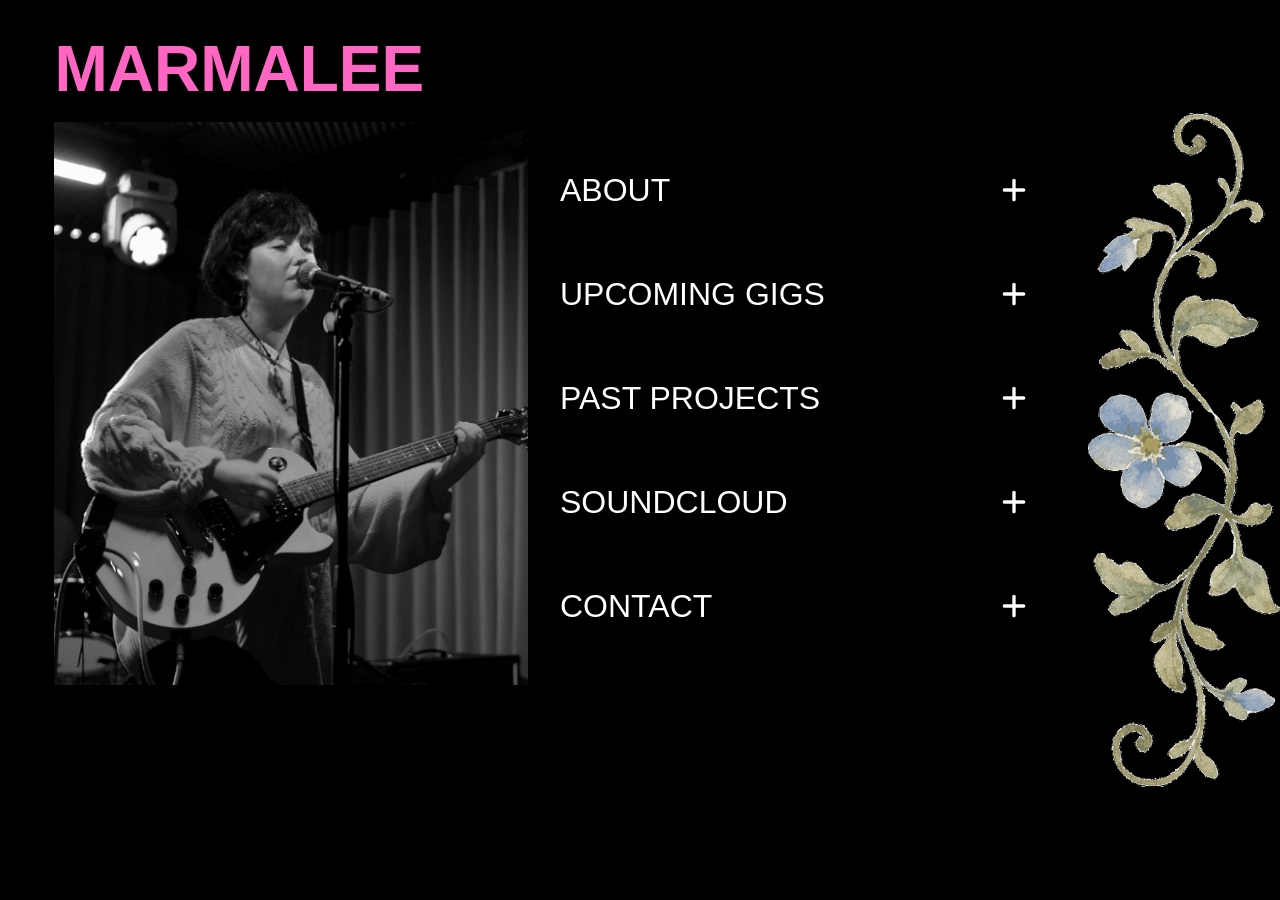
==== index.html @ f9eb9ece "feat: initial structure, home page in place" ====
<!doctype html>
<html lang="en">
  <head>
    <meta charset="UTF-8" />
    <meta name="viewport" content="width=device-width, initial-scale=1.0" />
    <title>MARMALEE</title>

    <link rel="stylesheet" href="css/style.css" />
  </head>
  <body>
    <aside class="svg-sidebar" aria-hidden="true">
      <img src="assets/images/index_right.svg" alt="" class="sidebar-svg" />
    </aside>

    <div class="page-wrapper">
      <header class="site-header">
        <div class="header-container">
          <h1 id="index-header">MARMALEE</h1>
        </div>
      </header>

      <main class="container">
        <section class="image-section">
          <img
            src="assets/images/index_main.png"
            alt="Main Image of Marmalee"
            class="main-image"
          />
        </section>

        <section class="links-section">
          <div id="links-parent">
            <div class="individual-link">
              <a href="about.html" class="portfolio-link">
                <span>ABOUT</span>
                <img
                  src="assets/icons/plus_icon.svg"
                  alt=""
                  class="link-icon"
                />
              </a>
            </div>
            <div class="individual-link">
              <a href="upcoming.html" class="portfolio-link">
                <span>UPCOMING GIGS</span>
                <img
                  src="assets/icons/plus_icon.svg"
                  alt=""
                  class="link-icon"
                />
              </a>
            </div>
            <div class="individual-link">
              <a href="projects.html" class="portfolio-link">
                <span>PAST PROJECTS</span>
                <img
                  src="assets/icons/plus_icon.svg"
                  alt=""
                  class="link-icon"
                />
              </a>
            </div>
            <div class="individual-link">
              <a href="soundcloud.html" class="portfolio-link">
                <span>SOUNDCLOUD</span>
                <img
                  src="assets/icons/plus_icon.svg"
                  alt=""
                  class="link-icon"
                />
              </a>
            </div>
            <div class="individual-link">
              <a href="contact.html" class="portfolio-link">
                <span>CONTACT</span>
                <img
                  src="assets/icons/plus_icon.svg"
                  alt=""
                  class="link-icon"
                />
              </a>
            </div>
          </div>
        </section>
      </main>
    </div>

    <script src="js/main.js"></script>
  </body>
</html>
---- css/style.css ----
@font-face {
  font-family: 'SyndebukFill';
  src: url('../assets/fonts/SyndebukFill/font.woff2') format('woff2'),
    url('../assets/fonts/SyndebukFill/font.woff') format('woff');
  font-weight: 500;
  font-style: normal;
  font-display: swap;
}


body {
  display: flex;
  font-family: "SyndebukFill", sans-serif;
  margin: 0;
  min-height: 100vh;
  overflow-x: hidden;
  background-color: black;
}

.site-wrapper {
  width: 85%;
  flex-shrink: 0;
}

.svg-sidebar {
  position: fixed;
  top: 0;
  right: 0;
  width: 15vw;
  height: 100vh;
  display: flex;
  align-items: flex-start;
  justify-content: center;
  padding: 0;
  z-index: 10;
  pointer-events: none;
}

.sidebar-svg {
  width: 100%;
  height: auto;
  display: block;
}

.svg-sidebar svg,
.svg-sidebar img {
  width: 100%;
  height: 100%;
  max-height: 100%;
}

.page-wrapper {
  width: 85vw;
  min-height: 100vh;
}

@media (max-width: 768px) {
  .svg-sidebar {
    display: none;
  }

  .page-wrapper {
    width: 100%;
  }
}

#index-header {
  color: #ff66c4;
  font-size: clamp(2.5rem, 5vw, 4rem);
  margin: 2rem 5% 1rem 5%;
  padding: 0;
}

.container {
  display: flex;
  gap: 2rem;
  margin: 0 5%;
  align-items: flex-start;
}

.image-section {
  flex: 5 1 0px;
  min-width: 0;
  height: 70vh;
  display: flex;
  align-items: flex-start;
  justify-content: center;
}

.main-image {
  width: 100%;
  height: 100%;
  object-fit: contain;
  object-position: top left;
  display: block;
}

.links-section {
  flex: 5 1 0px;
  min-width: 0;
  padding: 1rem 0;
  box-sizing: border-box;
}

.links-parent {
  display: flex;
  flex-direction: column;
  gap: 2rem;
}

.individual-link {
  padding: 2rem 0;
}

.portfolio-link {
  display: flex;
  justify-content: space-between;
  align-items: center;
  width: 100%;
  text-decoration: none;
  color: white;
  font-size: 2rem;
}

.portfolio-link:hover {
  color: #ff66c4;
}


.link-icon {
  width: 2.5rem;
  height: 2.5rem;
  flex-shrink: 0;
}

/* Mobile Styles (Screens up to 768px) */
@media (max-width: 768px) {
  .svg-sidebar {
    display: none !important;
  }

  .page-wrapper {
    width: 100vw;
    padding: 1rem;
    box-sizing: border-box;
  }

  #index-header {
    margin: 0 0 0.5rem 0;
    font-size: 2.5rem;
  }

  main.container {
    flex-direction: column;
    gap: 2rem;
    margin: 0;
  }

  .links-section {
    flex: 1 1 100%;
    width: 100%;
    padding: 0;
  }

  .image-section {
    flex: 1 1 100%;
    width: 100%;
    max-height: none;
    display: block;
    padding: 0;
  }

  .main-image {
    width: 100%;
    max-width: 100%;
    height: auto;
    max-height: none;
    object-fit: cover;
    display: block;
  }

  .links-parent {
    gap: 0;
  }

  .individual-link {
    padding: 0;
    border-bottom: 1px solid rgba(255, 255, 255, 0.15);
  }

  .portfolio-link {
    padding: 1.25rem 0;
    font-size: 1.25rem;
  }

  .link-icon {
    width: 1.5rem;
    height: 1.5rem;
  }
}

/* Tablet Styles (Screens 769px - 1200px) */
@media (min-width: 769px) and (max-width: 1200px) {
  .page-wrapper {
    width: 90vw;
    min-height: 100vh;
  }

  .svg-sidebar {
    position: fixed;
    top: 50%;
    right: 0;
    transform: translateY(-50%);
    width: 10vw;
    height: 60dvh;
    z-index: 10;
    pointer-events: none;
    overflow: hidden;
  }

  .sidebar-svg {
    width: 100%;
    height: 100%;
    object-fit: contain;
    object-position: center right;
    display: block;
  }

  .container {
    flex-direction: column;
    align-items: stretch;
    gap: 2.5rem;
    margin: 1rem 1vw 1rem 11vw;
  }

  .image-section,
  .links-section {
    flex: 1 1 100%;
    width: 100%;
    max-height: none;
  }

  .main-image {
    width: 100%;
    height: auto;
    max-height: 50vh;
    object-fit: cover;
    display: block;
  }

  #index-header {
    margin: 1.5rem 5% 0.5rem 5%;
    font-size: clamp(3rem, 6vw, 4rem);
  }

  .links-parent {
    gap: 1.5rem;
  }

  .portfolio-link {
    font-size: 1.75rem;
    padding: 0.5rem 0;
  }

  .link-icon {
    width: 2rem;
    height: 2rem;
  }

  #index-header {
    margin: 1.5rem 5% 1rem 11vw;
    font-size: clamp(3rem, 6vw, 4rem);
  }
}
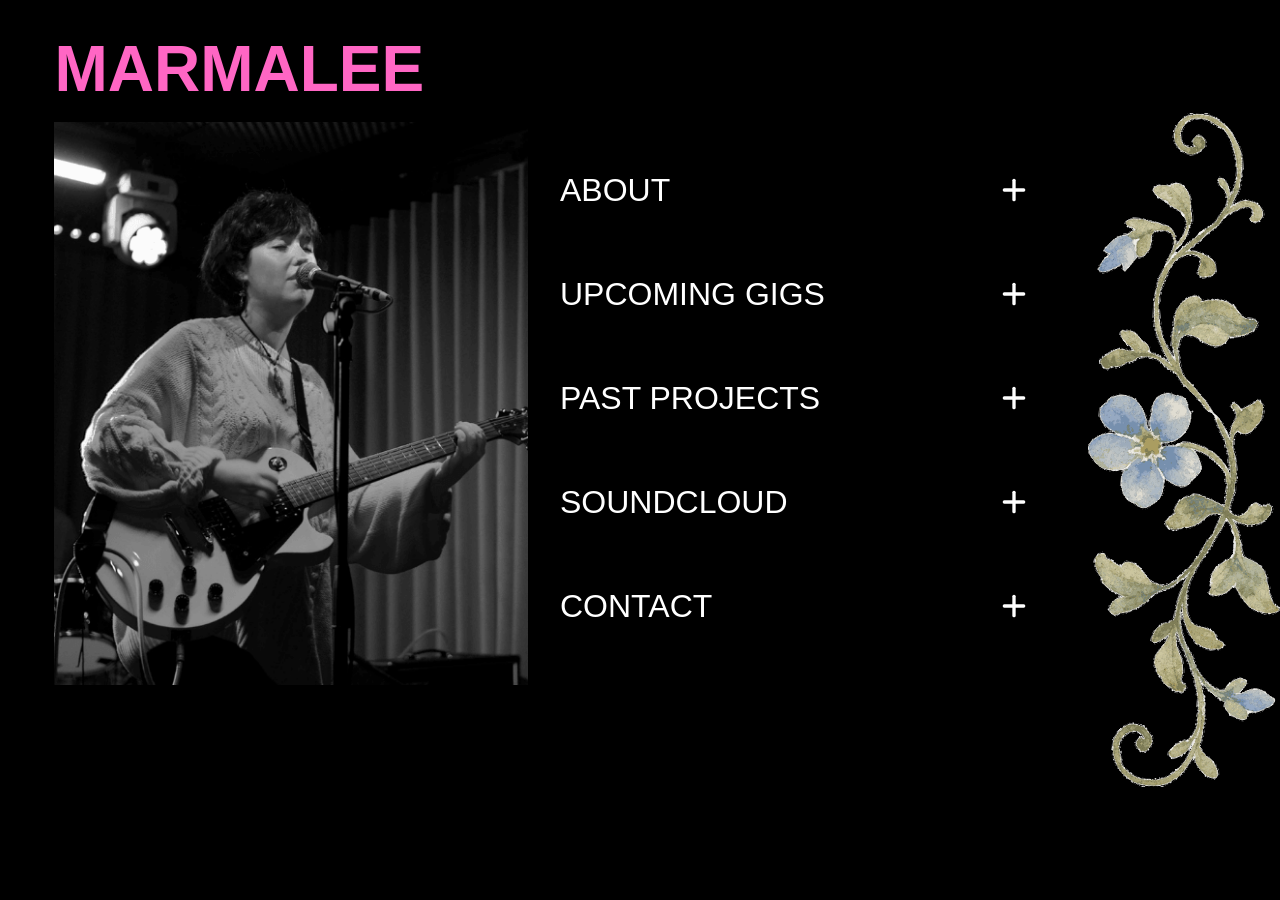
==== commit df5b9ea7: "Add about page content and styles" ====
--- a/index.html
+++ b/index.html
@@ -4,22 +4,22 @@
     <meta charset="UTF-8" />
     <meta name="viewport" content="width=device-width, initial-scale=1.0" />
     <title>MARMALEE</title>
-
-    <link rel="stylesheet" href="css/style.css" />
+    <link rel="stylesheet" href="css/base.css" />
+    <link rel="stylesheet" href="css/index.css" />
   </head>
   <body>
     <aside class="svg-sidebar" aria-hidden="true">
       <img src="assets/images/index_right.svg" alt="" class="sidebar-svg" />
     </aside>
 
-    <div class="page-wrapper">
+    <div class="page-wrapper-home">
       <header class="site-header">
         <div class="header-container">
           <h1 id="index-header">MARMALEE</h1>
         </div>
       </header>
 
-      <main class="container">
+      <main id="container-index">
         <section class="image-section">
           <img
             src="assets/images/index_main.png"
--- a/css/base.css
+++ b/css/base.css
@@ -0,0 +1,257 @@
+@font-face {
+    font-family: 'SyndebukFill';
+    src: url('../assets/fonts/SyndebukFill/font.woff2') format('woff2'),
+        url('../assets/fonts/SyndebukFill/font.woff') format('woff');
+    font-weight: 500;
+    font-style: normal;
+    font-display: swap;
+}
+
+
+body {
+    display: flex;
+    font-family: "SyndebukFill", sans-serif;
+    margin: 0;
+    min-height: 100vh;
+    overflow-x: hidden;
+    background-color: black;
+}
+
+.container {
+    display: flex;
+    gap: 2rem;
+    margin: 0 5%;
+    align-items: flex-start;
+}
+
+.image-section {
+    flex: 5 1 0px;
+    min-width: 0;
+    height: 70vh;
+    display: flex;
+    align-items: flex-start;
+    justify-content: center;
+}
+
+#index-header {
+    color: #ff66c4;
+    font-size: clamp(2.5rem, 5vw, 4rem);
+    margin: 2rem 5% 1rem 5%;
+    padding: 0;
+}
+
+
+/* Start of Footer Styles */
+.site-footer {
+    width: 90%;
+    margin: 0 auto;
+    padding: 3rem 0 0 0;
+    box-sizing: border-box;
+    background-color: black;
+    text-align: center;
+}
+
+.footer-links {
+    display: flex;
+    justify-content: space-between;
+    margin: 0 auto;
+    padding: 0;
+    list-style: none;
+    gap: 1.25rem;
+}
+
+.footer-links a {
+    color: #ffffff;
+    text-decoration: none;
+    font-size: 1.5rem;
+    transition: color 0.2s ease;
+}
+
+.footer-links a.current {
+    color: #ff69b4;
+}
+
+.footer-links a:hover {
+    color: #ff69b4;
+}
+
+.footer-links:has(a:hover) a.current {
+    color: #ffffff;
+}
+
+.footer-links:has(a.current:hover) a.current {
+    color: #ff69b4;
+}
+
+.footer-divider {
+    color: white;
+    font-size: 1.5rem;
+    display: flex;
+    align-items: center;
+    justify-content: center;
+}
+
+/* Desktop (≥ 1024px) */
+@media (min-width: 1024px) {
+    .site-footer {
+        width: 90%;
+        max-width: 1200px;
+        margin: 0 auto;
+        padding: 2.5rem 0 1.5rem 0;
+    }
+
+    .footer-links {
+        display: flex;
+        justify-content: center;
+        align-items: center;
+        flex-wrap: wrap;
+        gap: 1rem 2rem;
+        list-style: none;
+        padding: 0;
+        margin: 0 auto;
+    }
+
+    .footer-links a {
+        font-size: 1.25rem;
+        white-space: nowrap;
+    }
+
+    .footer-divider {
+        display: flex;
+        align-items: center;
+        justify-content: center;
+        font-size: 1.25rem;
+    }
+}
+
+/* End of Footer Styles */
+
+
+/* Start of Mobile & Tablet Navigation Styles */
+.menu-toggle {
+    display: none;
+}
+
+.mobile-nav {
+    display: none;
+}
+
+@media (max-width: 1023px) {
+    .site-footer {
+        display: none;
+    }
+
+    .header-container {
+        display: flex;
+        justify-content: space-between;
+        align-items: center;
+        padding: 0 1rem;
+    }
+
+    .menu-toggle {
+        display: flex;
+        flex-direction: column;
+        justify-content: space-around;
+        width: 2rem;
+        height: 1.8rem;
+        background: transparent;
+        border: none;
+        cursor: pointer;
+        z-index: 100;
+    }
+
+    .hamburger-line {
+        width: 100%;
+        height: 2px;
+        background-color: pink;
+        display: block;
+    }
+
+    .mobile-nav.is-active {
+        display: flex;
+        position: fixed;
+        top: 0;
+        left: 0;
+        width: 100vw;
+        height: 100vh;
+        background-color: #000000;
+        z-index: 90;
+        align-items: center;
+        justify-content: center;
+    }
+
+    .mobile-links {
+        list-style: none;
+        padding: 0;
+        text-align: center;
+        display: flex;
+        flex-direction: column;
+        gap: 2rem;
+    }
+
+    .mobile-links a {
+        color: #ffffff;
+        font-size: 1.75rem;
+        text-decoration: none;
+    }
+
+    .mobile-links a.current {
+        color: #ff66c4;
+    }
+}
+
+/* End of Mobile & Tablet Navigation Styles */
+
+/* Start of Responsive Styles */
+
+/* Mobile Styles (Screens up to 768px) */
+@media (max-width: 768px) {
+    #index-header {
+        margin: 0 0 0.5rem 0;
+        font-size: 2.5rem;
+    }
+
+    main.container {
+        flex-direction: column;
+        gap: 2rem;
+        margin: 0;
+    }
+
+    .image-section {
+        flex: 1 1 100%;
+        width: 100%;
+        max-height: none;
+        display: block;
+        padding: 0;
+    }
+}
+
+/* Tablet Styles (Screens 769px - 1200px) */
+@media (min-width: 769px) and (max-width: 1200px) {
+    .container {
+        flex-direction: column;
+        align-items: stretch;
+        gap: 2.5rem;
+        margin: 1rem;
+    }
+
+    .image-section {
+        flex: 1 1 100%;
+        width: 100%;
+        max-height: none;
+    }
+
+    .main-image {
+        width: 100%;
+        height: auto;
+        object-fit: cover;
+        display: block;
+    }
+
+    #index-header {
+        margin: 1.5rem 5% 0.5rem 5%;
+        font-size: clamp(3rem, 6vw, 4rem);
+    }
+}
+
+/* End of Responsive Styles */
--- a/css/index.css
+++ b/css/index.css
@@ -0,0 +1,197 @@
+#container-index {
+    display: flex;
+    gap: 2rem;
+    margin: 0 5%;
+    align-items: flex-start;
+}
+
+.site-wrapper {
+    width: 85%;
+    flex-shrink: 0;
+}
+
+.svg-sidebar {
+    position: fixed;
+    top: 0;
+    right: 0;
+    width: 15vw;
+    height: 100vh;
+    display: flex;
+    align-items: flex-start;
+    justify-content: center;
+    padding: 0;
+    z-index: 10;
+    pointer-events: none;
+}
+
+.sidebar-svg {
+    width: 100%;
+    height: auto;
+    display: block;
+}
+
+.svg-sidebar svg,
+.svg-sidebar img {
+    width: 100%;
+    height: 100%;
+    max-height: 100%;
+}
+
+.page-wrapper-home {
+    width: 85vw;
+    min-height: 100vh;
+}
+
+.main-image {
+    width: 100%;
+    height: 100%;
+    object-fit: contain;
+    object-position: top left;
+    display: block;
+}
+
+.links-section {
+    flex: 5 1 0px;
+    min-width: 0;
+    padding: 1rem 0;
+    box-sizing: border-box;
+}
+
+.links-parent {
+    display: flex;
+    flex-direction: column;
+    gap: 2rem;
+}
+
+.individual-link {
+    padding: 2rem 0;
+}
+
+.portfolio-link {
+    display: flex;
+    justify-content: space-between;
+    align-items: center;
+    width: 100%;
+    text-decoration: none;
+    color: white;
+    font-size: 2rem;
+}
+
+.portfolio-link:hover {
+    color: #ff66c4;
+}
+
+
+.link-icon {
+    width: 2.5rem;
+    height: 2.5rem;
+    flex-shrink: 0;
+}
+
+/* Mobile Styles (Screens up to 768px) */
+@media (max-width: 768px) {
+    main#container-index {
+        flex-direction: column;
+        gap: 2rem;
+        margin: 0;
+    }
+
+    .svg-sidebar {
+        display: none !important;
+    }
+
+    .page-wrapper-home {
+        width: 100vw;
+        padding: 1rem;
+        box-sizing: border-box;
+    }
+
+    .links-section {
+        flex: 1 1 100%;
+        width: 100%;
+        padding: 0;
+    }
+
+    .main-image {
+        width: 100%;
+        max-width: 100%;
+        height: auto;
+        max-height: none;
+        object-fit: cover;
+        display: block;
+    }
+
+    .links-parent {
+        gap: 0;
+    }
+
+    .individual-link {
+        padding: 0;
+        border-bottom: 1px solid rgba(255, 255, 255, 0.15);
+    }
+
+    .portfolio-link {
+        padding: 1.25rem 0;
+        font-size: 1.25rem;
+    }
+
+    .link-icon {
+        width: 1.5rem;
+        height: 1.5rem;
+    }
+}
+
+/* Tablet Styles (Screens 769px - 1200px) */
+@media (min-width: 769px) and (max-width: 1200px) {
+    .page-wrapper-home {
+        width: 90vw;
+        min-height: 100vh;
+    }
+
+    #container-index {
+        flex-direction: column;
+        align-items: stretch;
+        gap: 2.5rem;
+        margin: 1rem 1vw 1rem 9vw;
+    }
+
+    .svg-sidebar {
+        position: fixed;
+        top: 50%;
+        right: 0;
+        transform: translateY(-50%);
+        width: 10vw;
+        height: 60dvh;
+        z-index: 10;
+        pointer-events: none;
+        overflow: hidden;
+    }
+
+    .sidebar-svg {
+        width: 100%;
+        height: 100%;
+        object-fit: contain;
+        object-position: center right;
+        display: block;
+    }
+
+    .links-section {
+        flex: 1 1 100%;
+        width: 100%;
+        max-height: none;
+    }
+
+    .links-parent {
+        gap: 1.5rem;
+    }
+
+    .portfolio-link {
+        font-size: 1.75rem;
+        padding: 0.5rem 0;
+    }
+
+    .link-icon {
+        width: 2rem;
+        height: 2rem;
+    }
+}
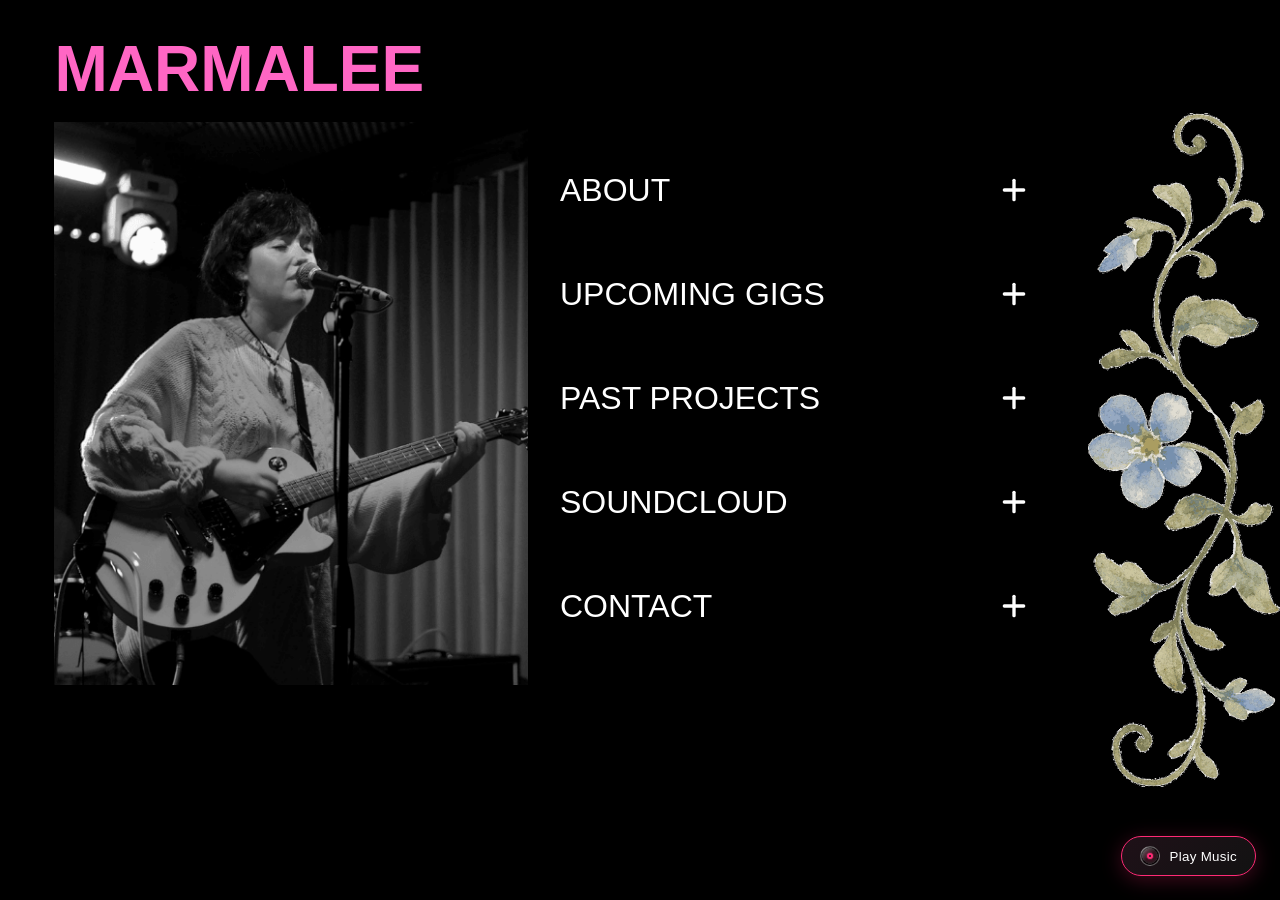
==== commit ede839e4: "First pass at music player" ====
--- a/index.html
+++ b/index.html
@@ -6,6 +6,7 @@
     <title>MARMALEE</title>
     <link rel="stylesheet" href="css/base.css" />
     <link rel="stylesheet" href="css/index.css" />
+    <link rel="stylesheet" href="css/audio_player.css" />
   </head>
   <body>
     <aside class="svg-sidebar" aria-hidden="true">
@@ -86,5 +87,6 @@
     </div>
 
     <script src="js/main.js"></script>
+    <script src="js/audio_player.js" type="module" defer></script>
   </body>
 </html>
--- a/css/audio_player.css
+++ b/css/audio_player.css
@@ -0,0 +1,267 @@
+.lrc-player-widget {
+    position: fixed;
+    bottom: 24px;
+    right: 24px;
+    z-index: 9999;
+    font-family: inherit;
+}
+
+.lrc-toggle-btn {
+    position: relative;
+    display: inline-flex;
+    align-items: center;
+    gap: 10px;
+    background: linear-gradient(135deg, #1f1118, #121212);
+    border: 1.5px solid #ff2a75;
+    padding: 9px 18px;
+    border-radius: 24px;
+    cursor: pointer;
+    font-family: 'SyndebukFill', sans-serif;
+    transition: all 0.3s cubic-bezier(0.4, 0, 0.2, 1);
+    color: #ffffff;
+    font-weight: 500;
+    letter-spacing: 0.3px;
+    box-shadow: 0 4px 20px rgba(255, 42, 117, 0.25);
+    animation: button-attention 3s infinite ease-in-out;
+}
+
+.lrc-toggle-btn:hover {
+    background: linear-gradient(135deg, #2a1520, #181818);
+    border-color: #ff4d8d;
+    box-shadow: 0 6px 24px rgba(255, 42, 117, 0.45);
+    transform: translateY(-2px);
+}
+
+.lrc-toggle-btn.active {
+    background: linear-gradient(135deg, #3d0f22, #181216);
+    border-color: #ff2a75;
+    box-shadow: 0 4px 22px rgba(255, 42, 117, 0.55);
+    animation: none;
+}
+
+@keyframes button-attention {
+
+    0%,
+    100% {
+        box-shadow: 0 4px 15px rgba(255, 42, 117, 0.2);
+    }
+
+    50% {
+        box-shadow: 0 4px 25px rgba(255, 42, 117, 0.45);
+    }
+}
+
+.lrc-toggle-btn .pulse-dot {
+    width: 18px;
+    height: 18px;
+    background:
+        linear-gradient(135deg, rgba(255, 255, 255, 0.4) 0%, rgba(255, 255, 255, 0) 50%),
+        radial-gradient(circle, #1a1a1a 30%, #0a0a0a 31%, #222 60%, #050505 61%, #111 100%);
+    border: 1px solid rgba(255, 255, 255, 0.35);
+    border-radius: 50%;
+    position: relative;
+    animation: spin-vinyl 2.5s linear infinite;
+    flex-shrink: 0;
+}
+
+.lrc-toggle-btn .pulse-dot::before {
+    content: '';
+    position: absolute;
+    top: 50%;
+    left: 50%;
+    transform: translate(-50%, -50%);
+    width: 6px;
+    height: 6px;
+    background-color: #ff2a75;
+    border-radius: 50%;
+    box-shadow: 0 0 6px #ff2a75;
+}
+
+.lrc-toggle-btn .pulse-dot::after {
+    content: '';
+    position: absolute;
+    top: 50%;
+    left: 50%;
+    transform: translate(-50%, -50%);
+    width: 2px;
+    height: 2px;
+    background-color: #0b0b0b;
+    border-radius: 50%;
+}
+
+@keyframes spin-vinyl {
+    0% {
+        transform: rotate(0deg);
+    }
+
+    100% {
+        transform: rotate(360deg);
+    }
+}
+
+.lrc-player-drawer {
+    position: absolute;
+    bottom: 60px;
+    right: 0;
+    width: 380px;
+    max-width: 90vw;
+    background: rgba(18, 18, 18, 0.95);
+    backdrop-filter: blur(16px);
+    border: 1px solid rgba(255, 255, 255, 0.15);
+    border-radius: 16px;
+    box-shadow: 0 16px 40px rgba(0, 0, 0, 0.6);
+    display: flex;
+    flex-direction: column;
+    overflow: hidden;
+    transform: translateY(20px) scale(0.95);
+    opacity: 0;
+    pointer-events: none;
+    transition: all 0.3s cubic-bezier(0.16, 1, 0.3, 1);
+}
+
+.lrc-player-drawer.active {
+    transform: translateY(0) scale(1);
+    opacity: 1;
+    pointer-events: auto;
+}
+
+.lrc-header {
+    padding: 16px;
+    border-bottom: 1px solid rgba(255, 255, 255, 0.1);
+    display: flex;
+    justify-content: space-between;
+    align-items: center;
+}
+
+.lrc-track-info h4 {
+    margin: 0;
+    font-size: 1rem;
+    color: #fff;
+}
+
+.lrc-track-info p {
+    margin: 2px 0 0 0;
+    font-size: 0.8rem;
+    color: #aaa;
+}
+
+.lrc-close-btn {
+    background: transparent;
+    border: none;
+    color: #aaa;
+    font-size: 1.2rem;
+    cursor: pointer;
+}
+
+.lrc-close-btn:hover {
+    color: #fff;
+}
+
+.lrc-visualizer-canvas {
+    width: 100%;
+    height: 40px;
+    background: rgba(0, 0, 0, 0.2);
+    display: block;
+    border-bottom: 1px solid rgba(255, 255, 255, 0.05);
+}
+
+.lrc-lyrics-container {
+    height: 200px;
+    overflow-y: auto;
+    padding: 20px 16px;
+    text-align: center;
+    scroll-behavior: smooth;
+}
+
+.lrc-lyrics-container::-webkit-scrollbar {
+    width: 4px;
+}
+
+.lrc-lyrics-container::-webkit-scrollbar-thumb {
+    background: rgba(255, 255, 255, 0.2);
+    border-radius: 4px;
+}
+
+.lrc-line {
+    font-size: 0.95rem;
+    color: #666;
+    margin: 14px 0;
+    transition: all 0.25s ease;
+    cursor: pointer;
+}
+
+.lrc-line:hover {
+    color: #aaa;
+}
+
+.lrc-line.active {
+    color: #fff;
+    font-weight: bold;
+    font-size: 1.05rem;
+    text-shadow: 0 0 12px rgba(255, 255, 255, 0.4);
+}
+
+.lrc-controls {
+    padding: 16px;
+    background: rgba(0, 0, 0, 0.3);
+    border-top: 1px solid rgba(255, 255, 255, 0.1);
+}
+
+.lrc-progress-area {
+    display: flex;
+    align-items: center;
+    gap: 10px;
+    margin-bottom: 12px;
+    font-size: 0.75rem;
+    color: #aaa;
+}
+
+.lrc-progress-bar {
+    flex: 1;
+    -webkit-appearance: none;
+    appearance: none;
+    height: 4px;
+    background: rgba(255, 255, 255, 0.2);
+    border-radius: 2px;
+    outline: none;
+    cursor: pointer;
+}
+
+.lrc-progress-bar::-webkit-slider-thumb {
+    -webkit-appearance: none;
+    width: 10px;
+    height: 10px;
+    background: #fff;
+    border-radius: 50%;
+}
+
+.lrc-main-buttons {
+    display: flex;
+    justify-content: center;
+    align-items: center;
+    gap: 16px;
+}
+
+.lrc-btn {
+    background: transparent;
+    border: none;
+    color: #fff;
+    cursor: pointer;
+    font-size: 1rem;
+    padding: 8px;
+    border-radius: 50%;
+    display: flex;
+    align-items: center;
+    justify-content: center;
+}
+
+.lrc-btn-play {
+    background: #fff;
+    color: #000;
+    width: 36px;
+    height: 36px;
+}
+
+.lrc-btn-play:hover {
+    background: #e0e0e0;
+}
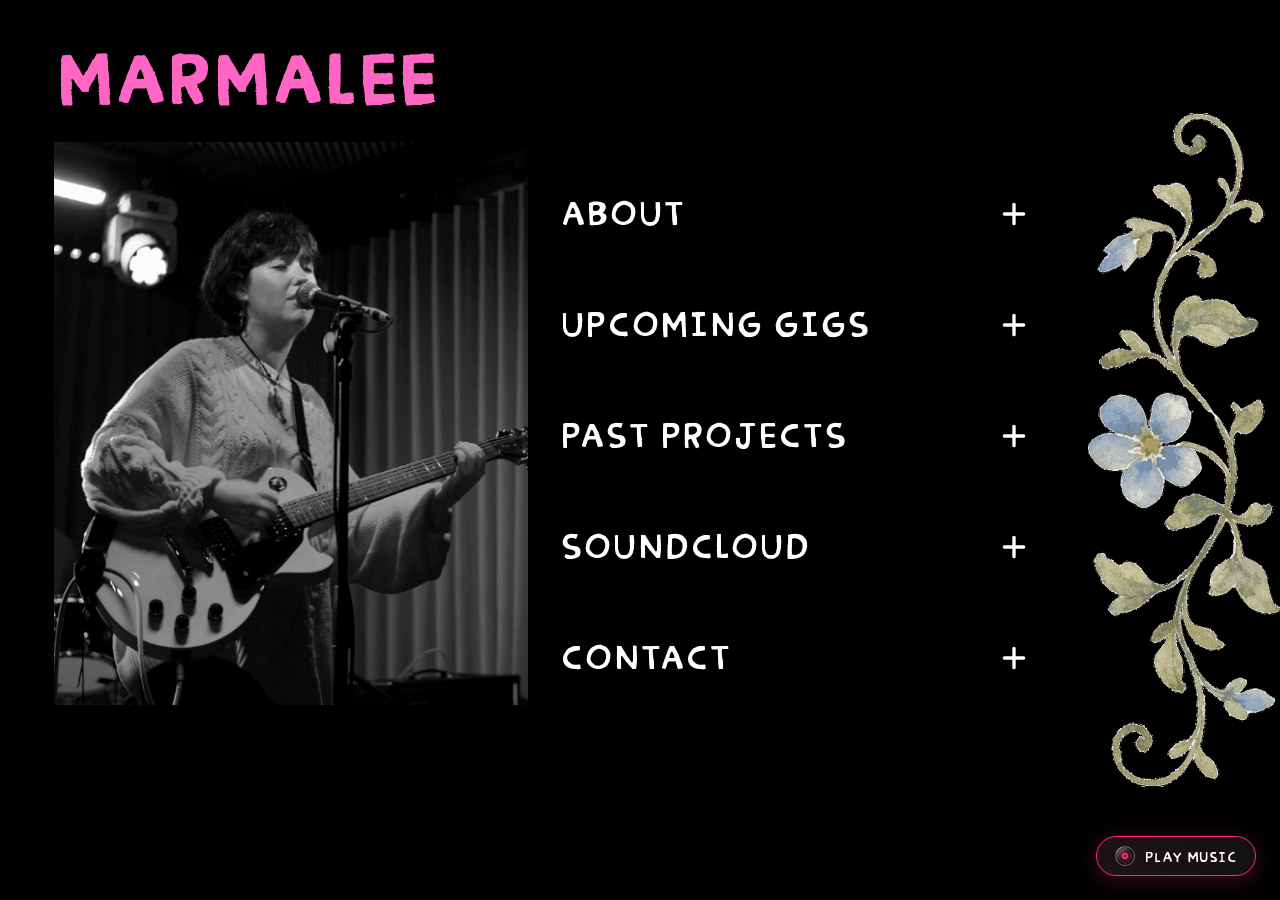
==== commit ef04e0b3: "Add netlify identity script for cms auth" ====
--- a/index.html
+++ b/index.html
@@ -16,17 +16,20 @@
     <div class="page-wrapper-home">
       <header class="site-header">
         <div class="header-container">
+          <a href="index.html" class="header-link">
           <h1 id="index-header">MARMALEE</h1>
+          </a>
         </div>
       </header>
 
       <main id="container-index">
         <section class="image-section">
-          <img
-            src="assets/images/index_main.png"
-            alt="Main Image of Marmalee"
-            class="main-image"
-          />
+            <img
+              src="assets/images/index_main.png"
+              alt="Main Image of Marmalee"
+              class="main-image"
+            />
+          </a>
         </section>
 
         <section class="links-section">
@@ -86,6 +89,7 @@
       </main>
     </div>
 
+    <script src="https://identity.netlify.com/v1/netlify-identity-widget.js"></script>
     <script src="js/main.js"></script>
     <script src="js/audio_player.js" type="module" defer></script>
   </body>
--- a/css/base.css
+++ b/css/base.css
@@ -1,16 +1,41 @@
 @font-face {
-    font-family: 'SyndebukFill';
-    src: url('../assets/fonts/SyndebukFill/font.woff2') format('woff2'),
-        url('../assets/fonts/SyndebukFill/font.woff') format('woff');
-    font-weight: 500;
+    font-family: 'Syndebuk';
+    src: url('[data-uri]') format('woff2');
+    font-weight: normal;
     font-style: normal;
     font-display: swap;
 }
 
 
+
+html {
+    height: 100%;
+    margin: 0;
+    padding: 0;
+}
+
+main.container {
+    flex: 1 0 auto;
+}
+
+.site-footer {
+    flex-shrink: 0;
+    width: 100%;
+    padding: 1.5rem 0;
+    text-align: center;
+    border-top: 1px solid rgba(255, 255, 255, 0.1);
+}
+
+@media (max-width: 600px) {
+    .site-footer {
+        padding: 1rem 0;
+        font-size: 0.85rem;
+    }
+}
+
 body {
     display: flex;
-    font-family: "SyndebukFill", sans-serif;
+    font-family: "Syndebuk", sans-serif;
     margin: 0;
     min-height: 100vh;
     overflow-x: hidden;
@@ -22,6 +47,11 @@
     gap: 2rem;
     margin: 0 5%;
     align-items: flex-start;
+}
+
+.header-link {
+    text-decoration: none;
+    cursor: pointer;
 }
 
 .image-section {
@@ -38,6 +68,13 @@
     font-size: clamp(2.5rem, 5vw, 4rem);
     margin: 2rem 5% 1rem 5%;
     padding: 0;
+
+    transition: transform 0.2s ease, opacity 0.2s ease;
+}
+
+.header-link:hover #index-header {
+    transform: scale(1.02);
+    opacity: 0.75;
 }
 
 
@@ -249,7 +286,7 @@
     }
 
     #index-header {
-        margin: 1.5rem 5% 0.5rem 5%;
+        margin: 0 0 0.5rem 0;
         font-size: clamp(3rem, 6vw, 4rem);
     }
 }
--- a/css/audio_player.css
+++ b/css/audio_player.css
@@ -16,7 +16,7 @@
     padding: 9px 18px;
     border-radius: 24px;
     cursor: pointer;
-    font-family: 'SyndebukFill', sans-serif;
+    font-family: 'Syndebuk', sans-serif;
     transition: all 0.3s cubic-bezier(0.4, 0, 0.2, 1);
     color: #ffffff;
     font-weight: 500;
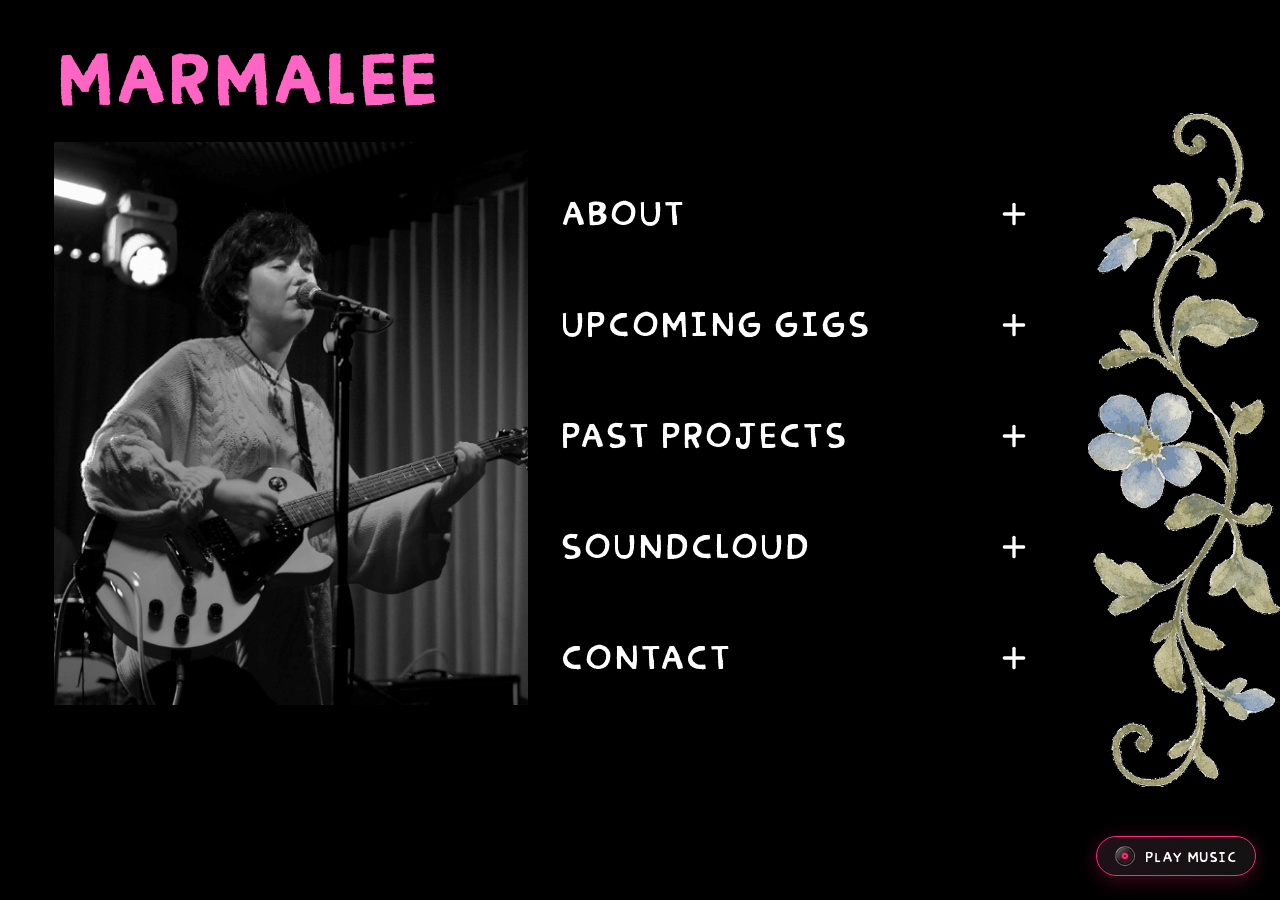
==== commit 5b2bf014: "Add favicon" ====
--- a/index.html
+++ b/index.html
@@ -4,6 +4,7 @@
     <meta charset="UTF-8" />
     <meta name="viewport" content="width=device-width, initial-scale=1.0" />
     <title>MARMALEE</title>
+    <link rel="icon" type="image/svg+xml" href="assets/icons/vinyl.svg">
     <link rel="stylesheet" href="css/base.css" />
     <link rel="stylesheet" href="css/index.css" />
     <link rel="stylesheet" href="css/audio_player.css" />
